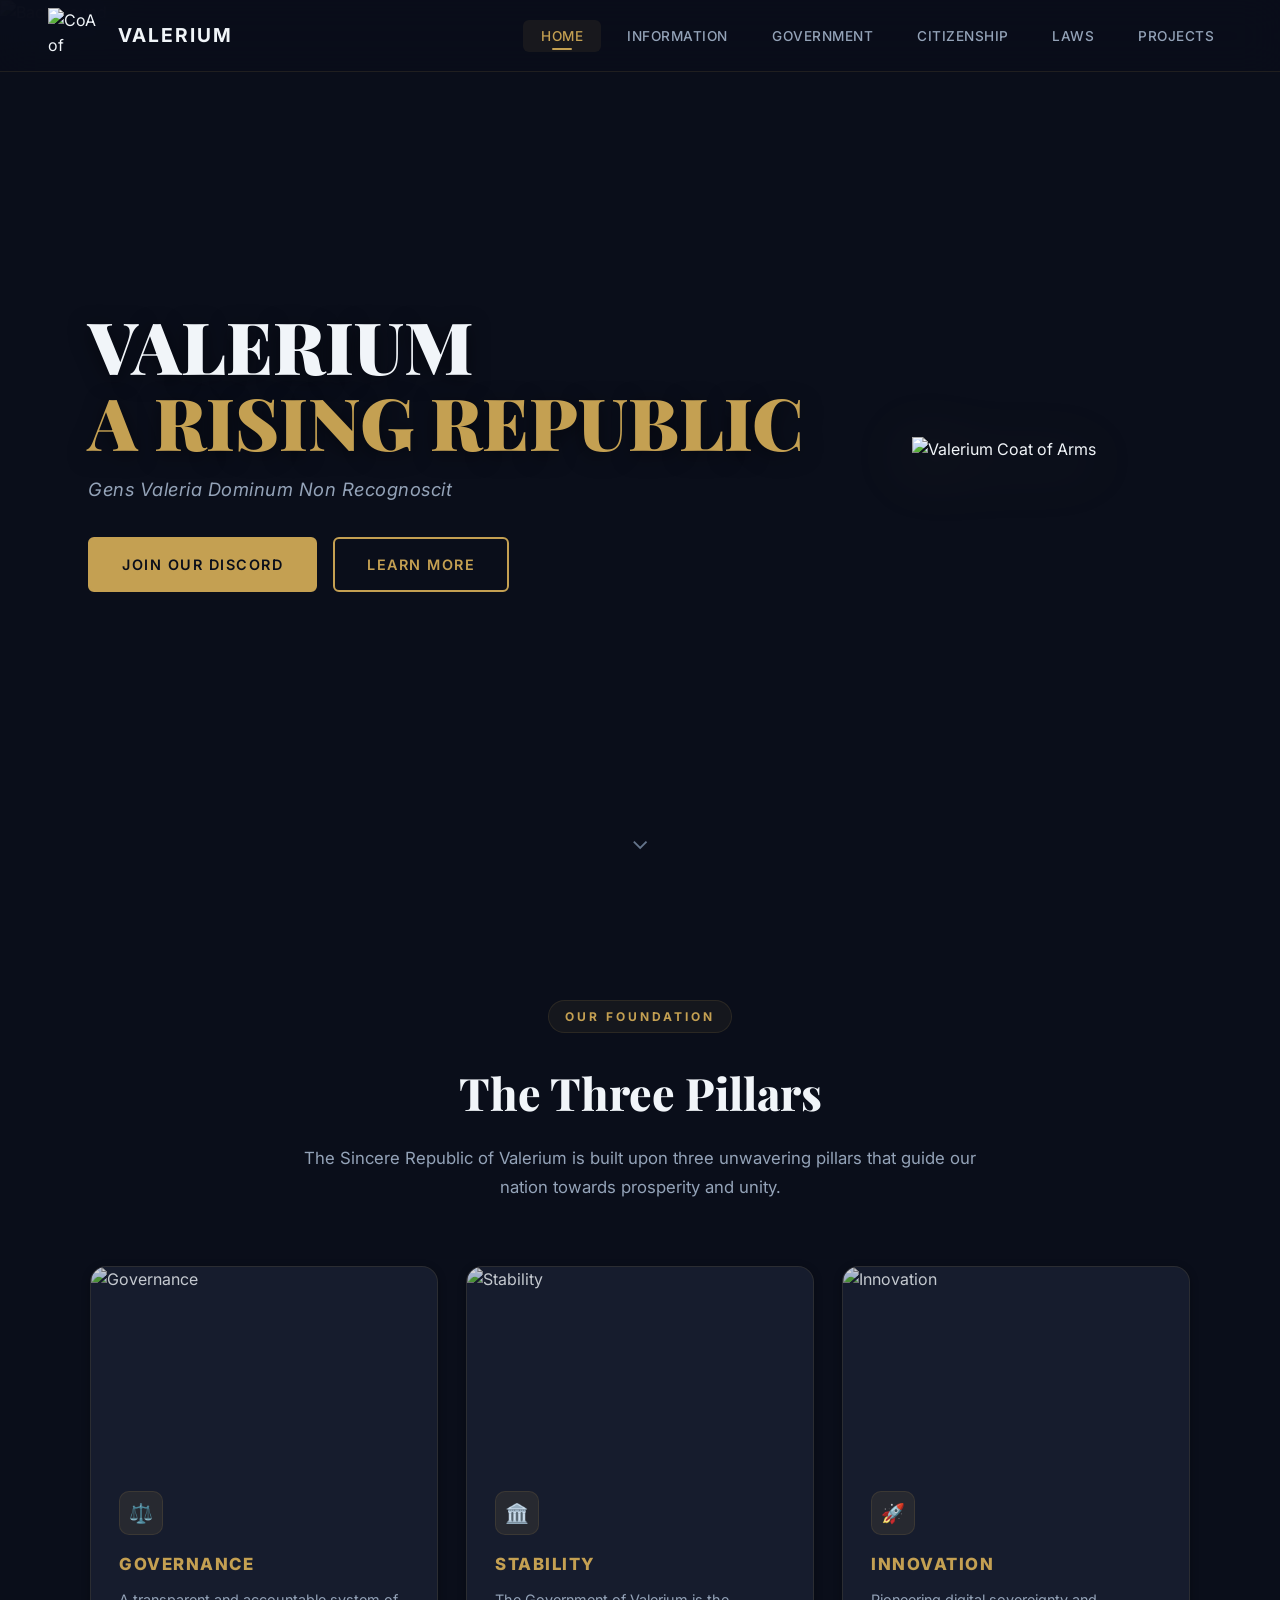
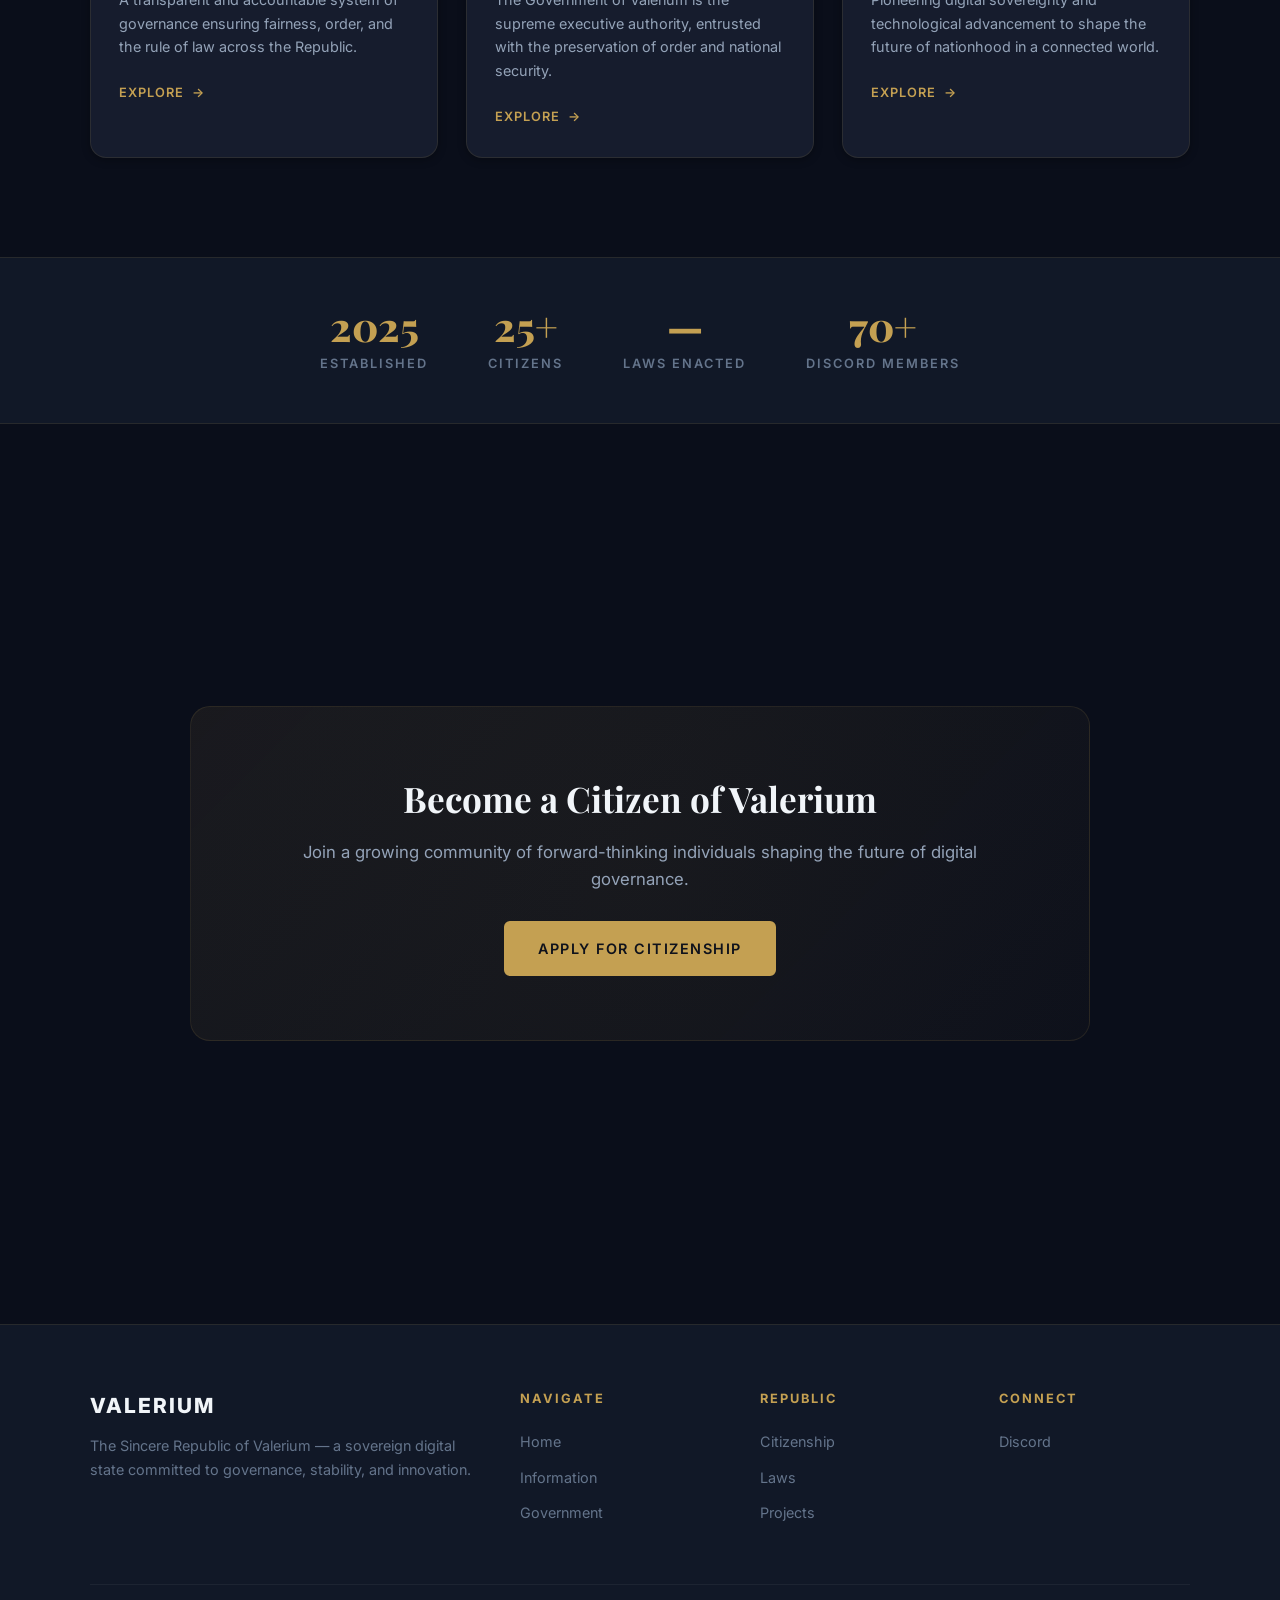
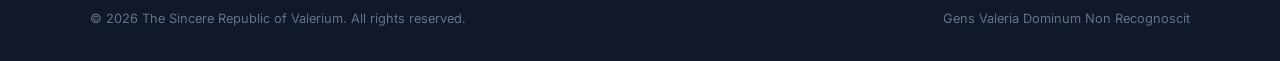
==== index.html @ cb60ee7e "Update website UI, Discord links, and layout" ====
<!DOCTYPE html>
<html lang="en">
<head>
    <meta charset="UTF-8">
    <meta name="viewport" content="width=device-width, initial-scale=1.0">
    <title>Valerium — A Rising Republic</title>
    <meta name="description" content="The Sincere Republic of Valerium. A sovereign digital state built on the pillars of Governance, Stability, and Innovation.">
    <link rel="preload" as="image" href="https://media.discordapp.net/attachments/1179626103988563980/1502525331637145730/Valerium_Parliment_Background_1.png?ex=6a000742&is=69feb5c2&hm=0b0eda255a4ff1efbde7cb53052a3e6bca2daac7ac7be9c23d2bc6688c568201&=&format=webp&quality=lossless&width=1564&height=800">
    <link rel="stylesheet" href="styles.css">
</head>
<body>

    <nav class="nav" id="mainNav">
        <a href="index.html" class="nav-brand">
            <div class="brand-icon">
                <img src="https://cdn.discordapp.com/attachments/1479725269492433018/1479780638239494204/Untitled_design_5.png?ex=69ffae5d&is=69fe5cdd&hm=1521761f5e03e09d153b182dd096d092535c982416b32c740fe2f1b28fa0cf8d&" alt="CoA of Valerium">
            </div>
            <span>Valerium</span>
        </a>
        <ul class="nav-links" id="navLinks">
            <li><a href="index.html" class="active">Home</a></li>
            <li><a href="information.html">Information</a></li>
            <li><a href="government.html">Government</a></li>
            <li><a href="citizenship.html">Citizenship</a></li>
            <li><a href="laws.html">Laws</a></li>
            <li><a href="projects.html">Projects</a></li>
        </ul>
        <div class="nav-hamburger" id="hamburger" onclick="toggleMenu()">
            <span></span><span></span><span></span>
        </div>
    </nav>

    <section class="hero" id="hero">
        <div class="hero-bg">
            <img src="https://media.discordapp.net/attachments/1179626103988563980/1502525331637145730/Valerium_Parliment_Background_1.png?ex=6a000742&is=69feb5c2&hm=0b0eda255a4ff1efbde7cb53052a3e6bca2daac7ac7be9c23d2bc6688c568201&=&format=webp&quality=lossless&width=1564&height=800" alt="Background" fetchpriority="high">
        </div>
        <div class="hero-content">
            <div class="hero-text">
                <h1>VALERIUM<span>A RISING REPUBLIC</span></h1>
                <p class="hero-motto">Gens Valeria Dominum Non Recognoscit</p>
                <div style="display:flex;gap:16px;flex-wrap:wrap;">
                    <a href="https://discord.gg/G9WX6ZdXst" class="btn btn-primary" target="_blank">Join Our Discord</a>
                    <a href="information.html" class="btn btn-outline">Learn More</a>
                </div>
            </div>
            <div class="hero-crest">
                <img src="https://cdn.discordapp.com/attachments/1479725269492433018/1479780638239494204/Untitled_design_5.png?ex=69ffae5d&is=69fe5cdd&hm=1521761f5e03e09d153b182dd096d092535c982416b32c740fe2f1b28fa0cf8d&" alt="Valerium Coat of Arms">
            </div>
        </div>
        <a href="#pillars" class="hero-scroll">&#8964;</a>
    </section>

    <section class="section" id="pillars">
        <div class="section-header fade-in">
            <span class="section-label">Our Foundation</span>
            <h2 class="section-title">The Three Pillars</h2>
            <p class="section-subtitle">The Sincere Republic of Valerium is built upon three unwavering pillars that guide our nation towards prosperity and unity.</p>
        </div>
        <div class="pillars-grid">
            <a href="information.html" class="pillar-card fade-in">
                <div class="card-image">
                    <img src="https://cdn.discordapp.com/attachments/1179626103988563980/1502571436529680515/2026-05-09_13.51.30.png?ex=6a003232&is=69fee0b2&hm=ff4bc05e2057125c2dd2137e76917e23df506922dfd4efc33464ff46bad4e288&" alt="Governance">
                </div>
                <div class="card-body">
                    <div class="card-icon">&#9878;&#65039;</div>
                    <h2 class="card-title">Governance</h2>
                    <p class="card-desc">A transparent and accountable system of governance ensuring fairness, order, and the rule of law across the Republic.</p>
                    <span class="card-link">Explore <span class="arrow">&rarr;</span></span>
                </div>
            </a>
            <a href="government.html" class="pillar-card fade-in">
                <div class="card-image">
                    <img src="https://cdn.discordapp.com/attachments/1179626103988563980/1502571436177489950/2026-05-09_13.50.31.png?ex=6a003232&is=69fee0b2&hm=805e407e02e447ff822b25cb1954e959ee61febb265ff63e67048662906e0ba3&" alt="Stability">
                </div>
                <div class="card-body">
                    <div class="card-icon">&#127963;&#65039;</div>
                    <h2 class="card-title">Stability</h2>
                    <p class="card-desc">The Government of Valerium is the supreme executive authority, entrusted with the preservation of order and national security.</p>
                    <span class="card-link">Explore <span class="arrow">&rarr;</span></span>
                </div>
            </a>
            <a href="citizenship.html" class="pillar-card fade-in">
                <div class="card-image">
                    <img src="https://cdn.discordapp.com/attachments/1179626103988563980/1481286396768686191/Screenshot_2026-03-11_204138.png?ex=69ffe2b5&is=69fe9135&hm=402a25aaf6c321b67087a0f136feb06cdb2902fcb9bb72898d54540965018f8d&" alt="Innovation">
                </div>
                <div class="card-body">
                    <div class="card-icon">&#128640;</div>
                    <h2 class="card-title">Innovation</h2>
                    <p class="card-desc">Pioneering digital sovereignty and technological advancement to shape the future of nationhood in a connected world.</p>
                    <span class="card-link">Explore <span class="arrow">&rarr;</span></span>
                </div>
            </a>
        </div>
    </section>

    <div class="stats-bar fade-in">
        <div class="stat-item">
            <div class="stat-value">2025</div>
            <div class="stat-label">Established</div>
        </div>
        <div class="stat-item">
            <div class="stat-value">25+</div>
            <div class="stat-label">Citizens</div>
        </div>
        <div class="stat-item">
            <div class="stat-value">&mdash;</div>
            <div class="stat-label">Laws Enacted</div>
        </div>
        <div class="stat-item">
            <div class="stat-value">70+</div>
            <div class="stat-label">Discord Members</div>
        </div>
    </div>

    <section class="section">
        <div class="cta-banner fade-in">
            <h2>Become a Citizen of Valerium</h2>
            <p>Join a growing community of forward-thinking individuals shaping the future of digital governance.</p>
            <a href="https://discord.gg/G9WX6ZdXst" class="btn btn-primary" target="_blank">Apply for Citizenship</a>
        </div>
    </section>

    <footer class="footer">
        <div class="footer-grid">
            <div class="footer-brand">
                <span>Valerium</span>
                <p>The Sincere Republic of Valerium &mdash; a sovereign digital state committed to governance, stability, and innovation.</p>
            </div>
            <div class="footer-col">
                <h4>Navigate</h4>
                <ul>
                    <li><a href="index.html">Home</a></li>
                    <li><a href="information.html">Information</a></li>
                    <li><a href="government.html">Government</a></li>
                </ul>
            </div>
            <div class="footer-col">
                <h4>Republic</h4>
                <ul>
                    <li><a href="citizenship.html">Citizenship</a></li>
                    <li><a href="laws.html">Laws</a></li>
                    <li><a href="projects.html">Projects</a></li>
                </ul>
            </div>
            <div class="footer-col">
                <h4>Connect</h4>
                <ul>
                    <li><a href="https://discord.gg/G9WX6ZdXst" target="_blank">Discord</a></li>
                </ul>
            </div>
        </div>
        <div class="footer-bottom">
            <p>&copy; 2026 The Sincere Republic of Valerium. All rights reserved.</p>
            <p>Gens Valeria Dominum Non Recognoscit</p>
        </div>
    </footer>

    <!-- GSAP + ScrollTrigger + Lenis Smooth Scroll -->
    <script src="https://cdnjs.cloudflare.com/ajax/libs/gsap/3.12.5/gsap.min.js"></script>
    <script src="https://cdnjs.cloudflare.com/ajax/libs/gsap/3.12.5/ScrollTrigger.min.js"></script>
    <script src="https://unpkg.com/lenis@1.1.18/dist/lenis.min.js"></script>
    <script src="animations.js"></script>
</body>
</html>
---- styles.css ----
/* ===== FONTS ===== */
@import url('https://fonts.googleapis.com/css2?family=Inter:wght@300;400;500;600;700;800;900&family=Playfair+Display:wght@700;800;900&display=swap');

/* ===== CSS VARIABLES ===== */
:root {
    --bg-primary: #0a0e1a;
    --bg-secondary: #111827;
    --bg-card: #161c2d;
    --bg-card-hover: #1c2438;
    --gold: #c4a052;
    --gold-light: #d4b76a;
    --gold-dark: #a8873e;
    --text-primary: #f1f5f9;
    --text-secondary: #94a3b8;
    --text-muted: #64748b;
    --border-subtle: rgba(196, 160, 82, 0.12);
    --border-hover: rgba(196, 160, 82, 0.5);
    --shadow-sm: 0 2px 8px rgba(0,0,0,0.3);
    --shadow-md: 0 8px 24px rgba(0,0,0,0.4);
    --shadow-lg: 0 16px 48px rgba(0,0,0,0.5);
    --shadow-gold: 0 0 20px rgba(196, 160, 82, 0.15);
    --nav-height: 72px;
    --transition-smooth: cubic-bezier(0.23, 1, 0.32, 1);
}

/* ===== RESET ===== */
*, *::before, *::after {
    margin: 0;
    padding: 0;
    box-sizing: border-box;
}

html {
    scroll-behavior: smooth;
}

/* Lenis smooth scroll overrides */
html.lenis, html.lenis body {
    height: auto;
}

html.lenis {
    overflow: auto;
}

body {
    font-family: 'Inter', -apple-system, 'Segoe UI', Roboto, sans-serif;
    background-color: var(--bg-primary);
    color: var(--text-primary);
    line-height: 1.6;
    overflow-x: hidden;
}

a {
    text-decoration: none;
    color: inherit;
    transition: color 0.3s ease;
}

img {
    max-width: 100%;
    display: block;
}

/* ===== NAVIGATION ===== */
.nav {
    position: fixed;
    top: 0;
    left: 0;
    width: 100%;
    height: var(--nav-height);
    z-index: 1000;
    display: flex;
    align-items: center;
    justify-content: space-between;
    padding: 0 48px;
    background: rgba(10, 14, 26, 0.85);
    backdrop-filter: blur(20px);
    -webkit-backdrop-filter: blur(20px);
    border-bottom: 1px solid var(--border-subtle);
    transition: all 0.4s ease;
}

.nav.scrolled {
    background: rgba(10, 14, 26, 0.97);
    box-shadow: var(--shadow-md);
}

.nav-brand {
    display: flex;
    align-items: center;
    gap: 14px;
}

.nav-brand img {
    width: 100%;
    height: 100%;
    object-fit: contain;
}

.nav-brand .brand-icon {
    width: 56px;
    height: 56px;
    display: flex;
    align-items: center;
    justify-content: center;
}

.nav-brand .brand-icon img {
    width: 100%;
    height: 100%;
    object-fit: contain;
}

.nav-brand span {
    font-size: 1.2rem;
    font-weight: 700;
    letter-spacing: 2px;
    text-transform: uppercase;
    color: var(--text-primary);
}

.nav-links {
    display: flex;
    align-items: center;
    gap: 8px;
    list-style: none;
}

.nav-links a {
    padding: 8px 18px;
    font-size: 0.85rem;
    font-weight: 500;
    letter-spacing: 0.5px;
    text-transform: uppercase;
    color: var(--text-secondary);
    border-radius: 6px;
    transition: all 0.3s ease;
    position: relative;
}

.nav-links a:hover,
.nav-links a.active {
    color: var(--gold);
    background: rgba(196, 160, 82, 0.08);
}

.nav-links a.active::after {
    content: '';
    position: absolute;
    bottom: 2px;
    left: 50%;
    transform: translateX(-50%);
    width: 20px;
    height: 2px;
    background: var(--gold);
    border-radius: 2px;
}

.nav-hamburger {
    display: none;
    flex-direction: column;
    gap: 5px;
    cursor: pointer;
    padding: 8px;
    z-index: 1001;
}

.nav-hamburger span {
    width: 24px;
    height: 2px;
    background: var(--text-primary);
    border-radius: 2px;
    transition: all 0.3s ease;
}

/* ===== HERO SECTION ===== */
.hero {
    min-height: 100vh;
    display: flex;
    align-items: center;
    justify-content: center;
    position: relative;
    overflow: hidden;
}

.hero-bg {
    position: absolute;
    inset: 0;
    z-index: 0;
}

.hero-bg img {
    width: 100%;
    height: 100%;
    object-fit: cover;
    opacity: 0.4;
}

.hero-bg::after {
    content: '';
    position: absolute;
    inset: 0;
    background: linear-gradient(
        180deg,
        rgba(10, 14, 26, 0.6) 0%,
        rgba(10, 14, 26, 0.3) 40%,
        rgba(10, 14, 26, 0.7) 80%,
        rgba(10, 14, 26, 1) 100%
    );
}

.hero-content {
    position: relative;
    z-index: 1;
    display: flex;
    align-items: center;
    justify-content: center;
    gap: 80px;
    max-width: 1200px;
    padding: 0 48px;
    width: 100%;
}

.hero-text {
    flex: 1;
}

.hero-text h1 {
    font-family: 'Playfair Display', serif;
    font-size: 4.5rem;
    font-weight: 900;
    line-height: 1.05;
    margin-bottom: 16px;
    color: var(--text-primary);
    text-shadow: 0 4px 20px rgba(0,0,0,0.5);
}

.hero-text h1 span {
    display: block;
    color: var(--gold);
}

.hero-motto {
    font-size: 1.15rem;
    font-style: italic;
    color: var(--text-secondary);
    margin-bottom: 32px;
    letter-spacing: 0.5px;
}

.hero-crest {
    flex-shrink: 0;
    width: 280px;
    animation: floatCrest 6s ease-in-out infinite;
}

.hero-crest img {
    width: 100%;
    filter: drop-shadow(0 10px 30px rgba(196, 160, 82, 0.3));
}

@keyframes floatCrest {
    0%, 100% { transform: translateY(0); }
    50% { transform: translateY(-14px); }
}

.btn {
    display: inline-flex;
    align-items: center;
    gap: 10px;
    padding: 14px 32px;
    font-size: 0.9rem;
    font-weight: 600;
    text-transform: uppercase;
    letter-spacing: 1.5px;
    border: 2px solid var(--gold);
    border-radius: 6px;
    cursor: pointer;
    transition: all 0.4s var(--transition-smooth);
    font-family: 'Inter', sans-serif;
}

.btn-primary {
    background: var(--gold);
    color: var(--bg-primary);
}

.btn-primary:hover {
    background: var(--gold-light);
    box-shadow: var(--shadow-gold), 0 8px 24px rgba(196,160,82,0.25);
    transform: translateY(-2px);
}

.btn-outline {
    background: transparent;
    color: var(--gold);
}

.btn-outline:hover {
    background: var(--gold);
    color: var(--bg-primary);
    transform: translateY(-2px);
}

.hero-scroll {
    position: absolute;
    bottom: 40px;
    left: 50%;
    transform: translateX(-50%);
    z-index: 2;
    animation: bounceDown 2s infinite;
    color: var(--text-muted);
    font-size: 1.5rem;
    cursor: pointer;
}

@keyframes bounceDown {
    0%, 100% { transform: translateX(-50%) translateY(0); opacity: 0.6; }
    50% { transform: translateX(-50%) translateY(10px); opacity: 1; }
}

/* ===== SECTION SHARED ===== */
.section {
    min-height: 100vh;
    display: flex;
    flex-direction: column;
    align-items: center;
    justify-content: center;
    padding: 100px 48px;
    position: relative;
}

.section-header {
    text-align: center;
    margin-bottom: 64px;
    max-width: 700px;
}

.section-label {
    display: inline-block;
    font-size: 0.75rem;
    font-weight: 700;
    text-transform: uppercase;
    letter-spacing: 3px;
    color: var(--gold);
    margin-bottom: 16px;
    padding: 6px 16px;
    border: 1px solid var(--border-subtle);
    border-radius: 50px;
    background: rgba(196, 160, 82, 0.06);
}

.section-title {
    font-family: 'Playfair Display', serif;
    font-size: 2.8rem;
    font-weight: 800;
    color: var(--text-primary);
    margin-bottom: 16px;
}

.section-subtitle {
    font-size: 1.05rem;
    color: var(--text-secondary);
    line-height: 1.7;
}

/* ===== PILLAR CARDS ===== */
.pillars-grid {
    display: grid;
    grid-template-columns: repeat(3, 1fr);
    gap: 28px;
    max-width: 1100px;
    width: 100%;
    perspective: 1200px;
}

.pillar-card {
    background: var(--bg-card);
    border-radius: 16px;
    overflow: hidden;
    position: relative;
    border: 1px solid var(--border-subtle);
    cursor: pointer;
    transition: all 0.5s var(--transition-smooth);
    box-shadow: var(--shadow-sm);
}

.pillar-card::before {
    content: '';
    position: absolute;
    top: 0;
    left: 0;
    right: 0;
    height: 3px;
    background: linear-gradient(90deg, transparent, var(--gold), transparent);
    opacity: 0;
    transition: opacity 0.4s ease;
    z-index: 2;
}

.pillar-card:hover {
    transform: translateY(-12px);
    border-color: var(--border-hover);
    box-shadow: var(--shadow-lg), var(--shadow-gold);
    background: var(--bg-card-hover);
}

.pillar-card:hover::before {
    opacity: 1;
}

.card-image {
    width: 100%;
    height: 200px;
    overflow: hidden;
    position: relative;
}

.card-image img {
    width: 100%;
    height: 100%;
    object-fit: cover;
    transition: transform 0.8s var(--transition-smooth), opacity 0.5s ease;
    opacity: 0.8;
}

.card-image::after {
    content: '';
    position: absolute;
    bottom: 0;
    left: 0;
    right: 0;
    height: 60px;
    background: linear-gradient(transparent, var(--bg-card));
    z-index: 1;
    transition: background 0.5s ease;
}

.pillar-card:hover .card-image::after {
    background: linear-gradient(transparent, var(--bg-card-hover));
}

.pillar-card:hover .card-image img {
    transform: scale(1.12);
    opacity: 1;
}

.card-body {
    padding: 24px 28px 28px;
}

.card-icon {
    width: 44px;
    height: 44px;
    background: rgba(196, 160, 82, 0.1);
    border: 1px solid var(--border-subtle);
    border-radius: 10px;
    display: flex;
    align-items: center;
    justify-content: center;
    margin-bottom: 16px;
    font-size: 1.2rem;
    transition: all 0.4s ease;
}

.pillar-card:hover .card-icon {
    background: rgba(196, 160, 82, 0.2);
    border-color: var(--gold);
    transform: scale(1.05);
}

.card-title {
    color: var(--gold);
    font-size: 1.05rem;
    font-weight: 800;
    text-transform: uppercase;
    letter-spacing: 1.5px;
    margin-bottom: 10px;
    position: relative;
    display: inline-block;
}

.card-title::after {
    content: '';
    position: absolute;
    width: 0;
    height: 2px;
    bottom: -4px;
    left: 0;
    background: var(--gold);
    transition: width 0.4s ease;
}

.pillar-card:hover .card-title::after {
    width: 100%;
}

.card-desc {
    color: var(--text-secondary);
    font-size: 0.9rem;
    line-height: 1.65;
    margin-bottom: 20px;
    transition: color 0.3s ease;
}

.pillar-card:hover .card-desc {
    color: var(--text-primary);
}

.card-link {
    display: inline-flex;
    align-items: center;
    gap: 8px;
    font-size: 0.8rem;
    font-weight: 600;
    text-transform: uppercase;
    letter-spacing: 1px;
    color: var(--gold);
    transition: all 0.3s ease;
}

.card-link:hover {
    gap: 12px;
}

.card-link .arrow {
    transition: transform 0.3s ease;
}

.pillar-card:hover .card-link .arrow {
    transform: translateX(4px);
}

/* ===== INFO BAR / STATS ===== */
.stats-bar {
    display: flex;
    justify-content: center;
    gap: 60px;
    padding: 48px;
    background: var(--bg-secondary);
    border-top: 1px solid var(--border-subtle);
    border-bottom: 1px solid var(--border-subtle);
}

.stat-item {
    text-align: center;
}

.stat-value {
    font-family: 'Playfair Display', serif;
    font-size: 2.5rem;
    font-weight: 800;
    color: var(--gold);
    line-height: 1;
    margin-bottom: 8px;
}

.stat-label {
    font-size: 0.8rem;
    font-weight: 600;
    text-transform: uppercase;
    letter-spacing: 2px;
    color: var(--text-muted);
}

/* ===== PAGE HERO (for sub-pages) ===== */
.page-hero {
    min-height: 50vh;
    display: flex;
    align-items: center;
    justify-content: center;
    position: relative;
    overflow: hidden;
    padding-top: var(--nav-height);
}

.page-hero .hero-bg img {
    opacity: 0.25;
}

.page-hero-content {
    position: relative;
    z-index: 1;
    text-align: center;
    max-width: 800px;
    padding: 60px 48px;
}

.page-hero-content h1 {
    font-family: 'Playfair Display', serif;
    font-size: 3.5rem;
    font-weight: 900;
    margin-bottom: 16px;
}

.page-hero-content p {
    font-size: 1.1rem;
    color: var(--text-secondary);
    line-height: 1.7;
}

/* ===== CONTENT SECTION ===== */
.content-section {
    padding: 80px 48px;
    max-width: 1100px;
    margin: 0 auto;
}

.content-section h2 {
    font-family: 'Playfair Display', serif;
    font-size: 2rem;
    margin-bottom: 24px;
    color: var(--text-primary);
}

.content-section p {
    color: var(--text-secondary);
    font-size: 1rem;
    line-height: 1.8;
    margin-bottom: 20px;
}


/* ===== DEPARTMENT CARDS ===== */
.dept-grid {
    display: grid;
    grid-template-columns: repeat(auto-fill, minmax(300px, 1fr));
    gap: 24px;
    max-width: 1100px;
    width: 100%;
}

.dept-card {
    background: var(--bg-card);
    border: 1px solid var(--border-subtle);
    border-radius: 14px;
    padding: 32px;
    transition: all 0.4s var(--transition-smooth);
    position: relative;
    overflow: hidden;
}

.dept-card::before {
    content: '';
    position: absolute;
    top: 0;
    left: 0;
    width: 4px;
    height: 100%;
    background: var(--gold);
    opacity: 0;
    transition: opacity 0.3s ease;
}

.dept-card:hover {
    transform: translateY(-6px);
    border-color: var(--border-hover);
    box-shadow: var(--shadow-md);
}

.dept-card:hover::before {
    opacity: 1;
}

.dept-card h3 {
    color: var(--gold);
    font-size: 1rem;
    font-weight: 700;
    text-transform: uppercase;
    letter-spacing: 1px;
    margin-bottom: 10px;
}

.dept-card p {
    color: var(--text-secondary);
    font-size: 0.9rem;
    line-height: 1.6;
}

/* ===== LAWS TABLE ===== */
.laws-table {
    width: 100%;
    max-width: 1100px;
    border-collapse: collapse;
    margin-top: 20px;
}

.laws-table thead {
    background: var(--bg-card);
}

.laws-table th {
    padding: 16px 20px;
    text-align: left;
    font-size: 0.8rem;
    font-weight: 700;
    text-transform: uppercase;
    letter-spacing: 1.5px;
    color: var(--gold);
    border-bottom: 2px solid var(--border-subtle);
}

.laws-table td {
    padding: 16px 20px;
    font-size: 0.9rem;
    color: var(--text-secondary);
    border-bottom: 1px solid rgba(255,255,255,0.04);
}

.laws-table tbody tr {
    transition: background 0.2s ease;
}

.laws-table tbody tr:hover {
    background: rgba(196, 160, 82, 0.04);
}

.status-badge {
    display: inline-block;
    padding: 4px 12px;
    border-radius: 50px;
    font-size: 0.75rem;
    font-weight: 600;
    text-transform: uppercase;
    letter-spacing: 0.5px;
}

.status-active {
    background: rgba(34, 197, 94, 0.1);
    color: #22c55e;
    border: 1px solid rgba(34, 197, 94, 0.2);
}

.status-pending {
    background: rgba(234, 179, 8, 0.1);
    color: #eab308;
    border: 1px solid rgba(234, 179, 8, 0.2);
}

/* ===== FOOTER ===== */
.footer {
    background: var(--bg-secondary);
    border-top: 1px solid var(--border-subtle);
    padding: 64px 48px 32px;
}

.footer-grid {
    display: grid;
    grid-template-columns: 2fr 1fr 1fr 1fr;
    gap: 48px;
    max-width: 1100px;
    margin: 0 auto;
    margin-bottom: 48px;
}

.footer-brand span {
    font-size: 1.3rem;
    font-weight: 800;
    letter-spacing: 2px;
    text-transform: uppercase;
    color: var(--text-primary);
}

.footer-brand p {
    color: var(--text-muted);
    font-size: 0.9rem;
    margin-top: 12px;
    line-height: 1.7;
}

.footer-col h4 {
    font-size: 0.8rem;
    font-weight: 700;
    text-transform: uppercase;
    letter-spacing: 2px;
    color: var(--gold);
    margin-bottom: 20px;
}

.footer-col ul {
    list-style: none;
}

.footer-col li {
    margin-bottom: 10px;
}

.footer-col a {
    font-size: 0.9rem;
    color: var(--text-muted);
    transition: color 0.3s ease;
}

.footer-col a:hover {
    color: var(--gold);
}

.footer-bottom {
    max-width: 1100px;
    margin: 0 auto;
    padding-top: 24px;
    border-top: 1px solid rgba(255,255,255,0.05);
    display: flex;
    justify-content: space-between;
    align-items: center;
}

.footer-bottom p {
    font-size: 0.8rem;
    color: var(--text-muted);
}

/* ===== CTA BANNER ===== */
.cta-banner {
    background: linear-gradient(135deg, rgba(196,160,82,0.08), rgba(196,160,82,0.02));
    border: 1px solid var(--border-subtle);
    border-radius: 20px;
    padding: 64px;
    text-align: center;
    max-width: 900px;
    margin: 0 auto;
    position: relative;
    overflow: hidden;
}

.cta-banner::before {
    content: '';
    position: absolute;
    top: -50%;
    left: -50%;
    width: 200%;
    height: 200%;
    background: radial-gradient(circle, rgba(196,160,82,0.03) 0%, transparent 60%);
    animation: rotateBg 15s linear infinite;
    pointer-events: none;
    z-index: 0;
}

@keyframes rotateBg {
    from { transform: rotate(0deg); }
    to { transform: rotate(360deg); }
}

.cta-banner h2 {
    font-family: 'Playfair Display', serif;
    font-size: 2.2rem;
    margin-bottom: 12px;
    position: relative;
}

.cta-banner p {
    color: var(--text-secondary);
    margin-bottom: 28px;
    font-size: 1.05rem;
    position: relative;
}

/* ===== NATIONAL SYMBOLS GRID ===== */
.symbols-grid {
    display: grid;
    grid-template-columns: repeat(2, 1fr);
    gap: 32px;
    max-width: 1100px;
    width: 100%;
}

.symbol-card {
    background: var(--bg-card);
    border: 1px solid var(--border-subtle);
    border-radius: 16px;
    overflow: hidden;
    text-align: center;
    transition: all 0.4s var(--transition-smooth);
}

.symbol-card:hover {
    transform: translateY(-6px);
    border-color: var(--border-hover);
    box-shadow: var(--shadow-lg), var(--shadow-gold);
}

.symbol-image {
    width: 100%;
    height: 280px;
    display: flex;
    align-items: center;
    justify-content: center;
    padding: 32px;
    background: rgba(196, 160, 82, 0.03);
    border-bottom: 1px solid var(--border-subtle);
}

.symbol-image img {
    max-width: 100%;
    max-height: 100%;
    object-fit: contain;
    filter: drop-shadow(0 4px 16px rgba(0,0,0,0.3));
    transition: transform 0.6s var(--transition-smooth);
}

.symbol-card:hover .symbol-image img {
    transform: scale(1.05);
}

.symbol-card h3 {
    color: var(--gold);
    font-size: 1rem;
    font-weight: 700;
    text-transform: uppercase;
    letter-spacing: 1.5px;
    margin: 20px 24px 8px;
}

.symbol-card p {
    color: var(--text-secondary);
    font-size: 0.9rem;
    line-height: 1.6;
    padding: 0 24px 24px;
}

/* ===== PAGE LOADER ===== */
.page-loader {
    position: fixed;
    top: 0;
    left: 0;
    width: 100%;
    height: 100%;
    background: var(--bg-primary);
    z-index: 99999;
    display: flex;
    align-items: flex-start;
    justify-content: center;
}

.loader-bar {
    position: absolute;
    top: 0;
    left: 0;
    width: 100%;
    height: 3px;
    background: linear-gradient(90deg, transparent, var(--gold), var(--gold-light), var(--gold), transparent);
    transform: scaleX(0);
    transform-origin: left;
}

/* ===== CURSOR GLOW ===== */
.cursor-glow {
    position: absolute;
    top: 0;
    left: 0;
    width: 400px;
    height: 400px;
    border-radius: 50%;
    background: radial-gradient(circle, rgba(196, 160, 82, 0.04) 0%, transparent 70%);
    pointer-events: none;
    z-index: 0;
    will-change: transform;
}

/* ===== PARTICLES CANVAS ===== */
.particles-canvas {
    position: fixed;
    top: 0;
    left: 0;
    width: 100%;
    height: 100%;
    pointer-events: none;
    z-index: 0;
}

/* ===== GSAP OVERRIDES — remove old fade-in CSS transitions ===== */
/* GSAP handles all animations now, so we just set initial opacity */
.fade-in {
    /* Controlled by GSAP, no CSS transition needed */
}

/* ===== ENHANCED CARD TRANSFORMS ===== */
.pillar-card,
.dept-card {
    will-change: transform;
    transform-style: preserve-3d;
}

/* ===== SMOOTH LINE REVEAL FOR CONTENT ===== */
.content-section h2,
.content-section p {
    will-change: transform, opacity;
}

/* ===== NAVIGATION ENHANCED ===== */
.nav {
    will-change: background, box-shadow;
}

.nav-links li {
    will-change: transform, opacity;
}

/* ===== GOLD SHIMMER ON SECTION LABELS ===== */
.section-label {
    position: relative;
    overflow: hidden;
}

.section-label::after {
    content: '';
    position: absolute;
    top: 0;
    left: -100%;
    width: 60%;
    height: 100%;
    background: linear-gradient(90deg, transparent, rgba(196, 160, 82, 0.2), transparent);
    animation: shimmerLabel 4s ease-in-out infinite;
}

@keyframes shimmerLabel {
    0% { left: -100%; }
    50% { left: 100%; }
    100% { left: 100%; }
}

/* ===== ENHANCED HERO CREST GLOW PULSE ===== */
.hero-crest img {
    transition: filter 0.4s ease;
}

.hero-crest:hover img {
    filter: drop-shadow(0 10px 40px rgba(196, 160, 82, 0.5)) brightness(1.1);
}

/* ===== GOLD ACCENT LINE ON SCROLL ===== */
body::before {
    content: '';
    position: fixed;
    top: 0;
    left: 0;
    width: 100%;
    height: 2px;
    background: linear-gradient(90deg, transparent 0%, var(--gold) 50%, transparent 100%);
    z-index: 10000;
    opacity: 0.7;
    transform: scaleX(0);
    transform-origin: left;
    animation: progressLine 0.4s ease forwards;
    animation-play-state: paused;
}

/* ===== RESPONSIVE ===== */
@media (max-width: 1024px) {
    .hero-content { gap: 40px; }
    .hero-text h1 { font-size: 3.2rem; }
    .hero-crest { width: 200px; }
    .pillars-grid { grid-template-columns: repeat(2, 1fr); }
    .footer-grid { grid-template-columns: 1fr 1fr; gap: 32px; }
}

@media (max-width: 768px) {
    .nav { padding: 0 24px; }
    .nav-links { 
        display: none;
        position: fixed;
        top: 0;
        left: 0;
        width: 100%;
        height: 100vh;
        background: rgba(10, 14, 26, 0.98);
        flex-direction: column;
        align-items: center;
        justify-content: center;
        gap: 16px;
    }
    .nav-links.open { display: flex; }
    .nav-hamburger { display: flex; }

    .hero-content { flex-direction: column-reverse; gap: 32px; text-align: center; padding: 0 24px; }
    .hero-text h1 { font-size: 2.6rem; }
    .hero-crest { width: 160px; }

    .section { padding: 80px 24px; }
    .pillars-grid { grid-template-columns: 1fr; max-width: 420px; }
    .symbols-grid { grid-template-columns: 1fr; }
    .stats-bar { flex-direction: column; gap: 32px; align-items: center; }
    .page-hero-content h1 { font-size: 2.4rem; }
    .footer-grid { grid-template-columns: 1fr; }
    .footer-bottom { flex-direction: column; gap: 12px; text-align: center; }
    .cta-banner { padding: 40px 24px; }
    .content-section { padding: 48px 24px; }
}

@media (max-width: 480px) {
    .hero-text h1 { font-size: 2rem; }
    .section-title { font-size: 2rem; }
}
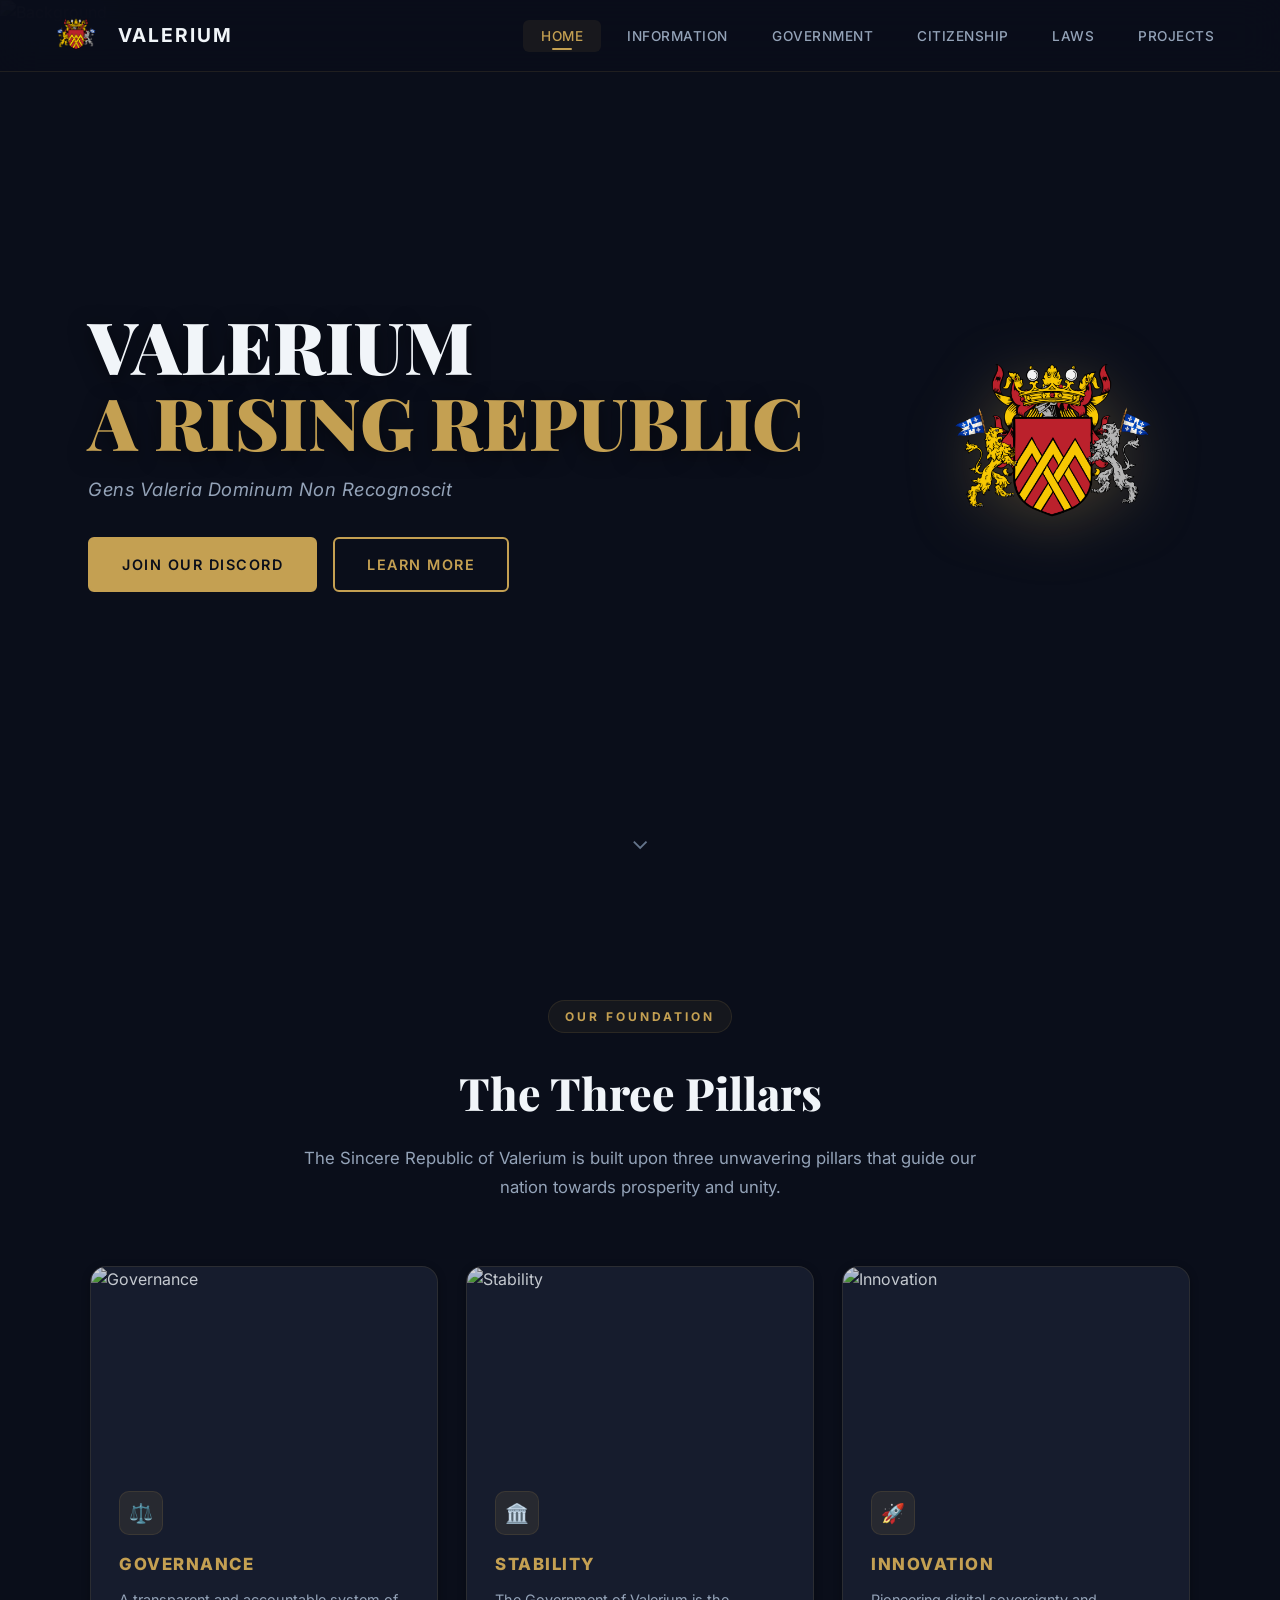
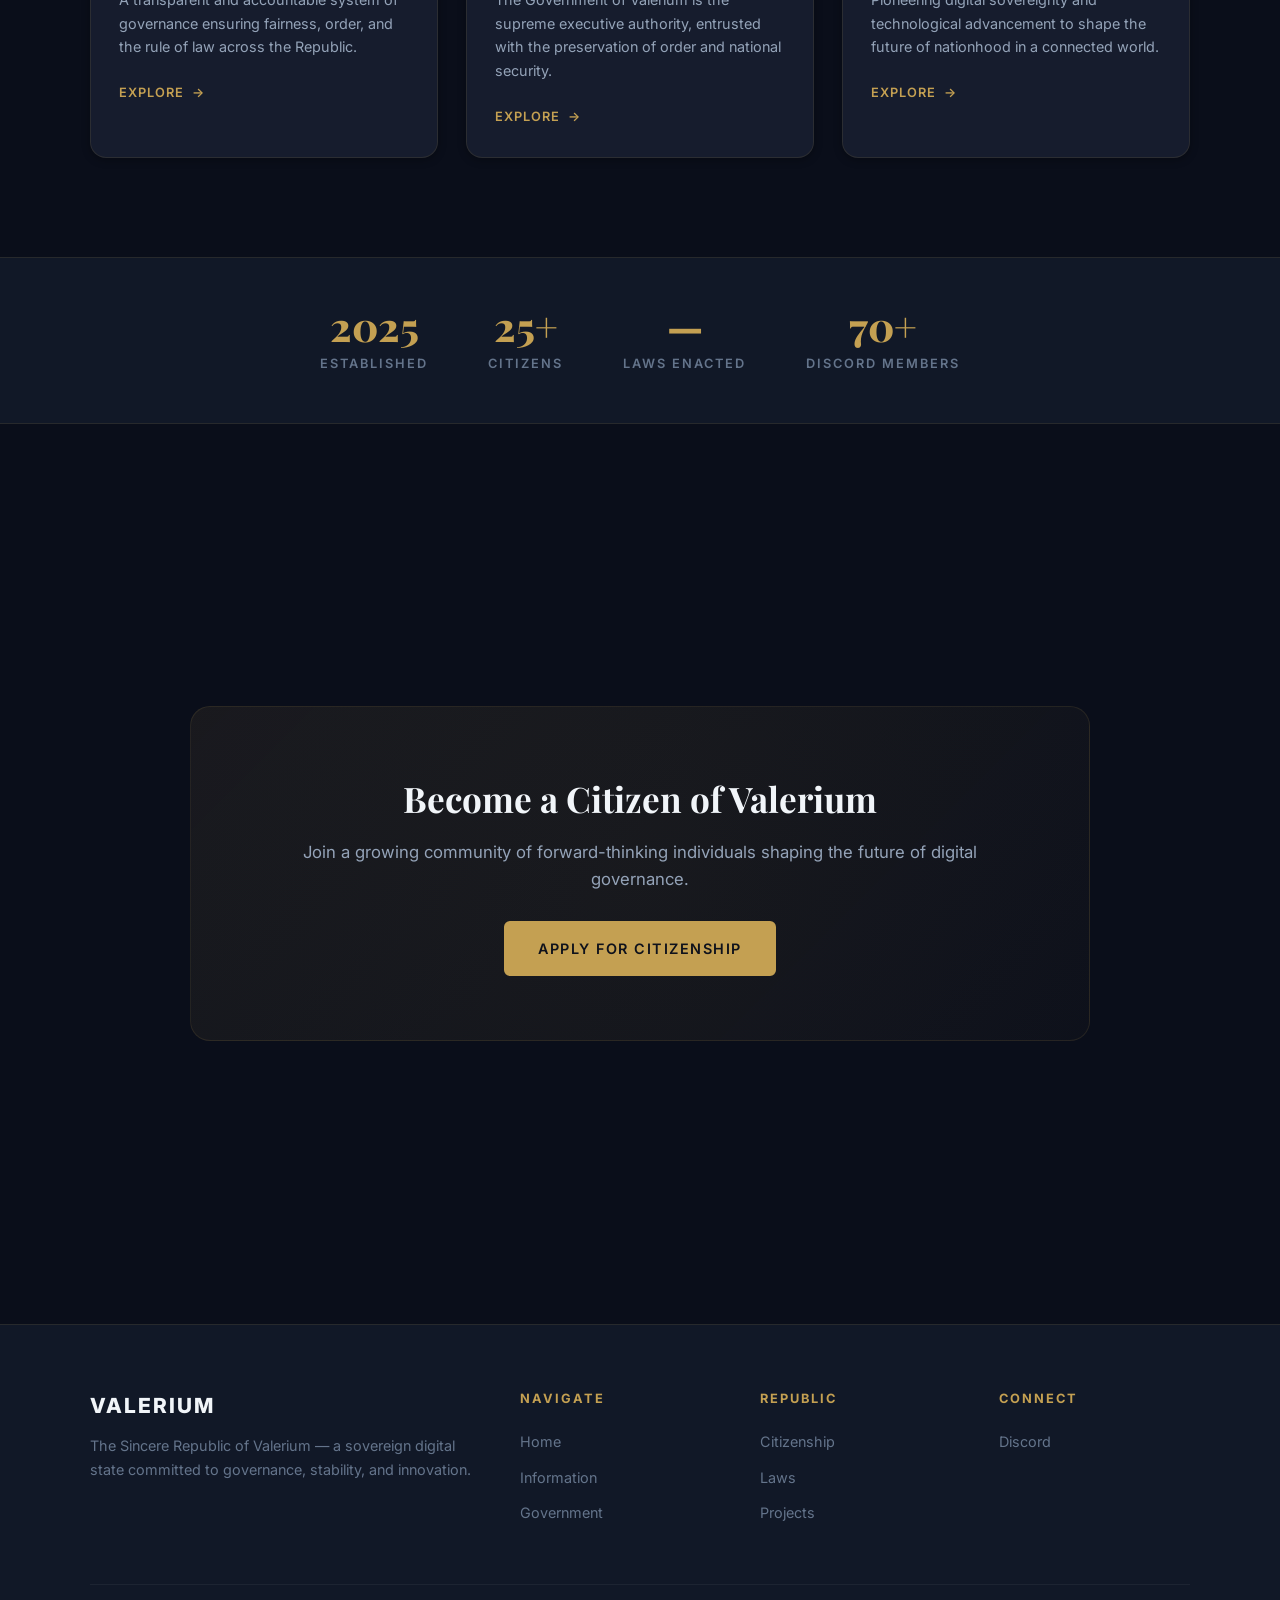
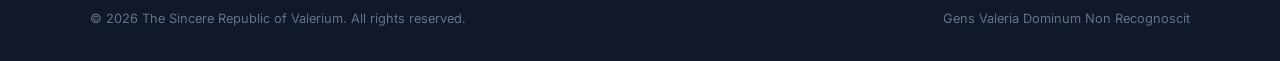
==== commit d2686c84: "Update website content and structure" ====
--- a/index.html
+++ b/index.html
@@ -3,17 +3,26 @@
 <head>
     <meta charset="UTF-8">
     <meta name="viewport" content="width=device-width, initial-scale=1.0">
-    <title>Valerium — A Rising Republic</title>
-    <meta name="description" content="The Sincere Republic of Valerium. A sovereign digital state built on the pillars of Governance, Stability, and Innovation.">
+    <title>Valerium — The Sincere Republic of Valerium</title>
+    <meta name="description" content="The Sincere Republic of Valerium. A sovereign state built on the pillars of Governance, Stability, and Innovation.">
+    <meta name="robots" content="index, follow">
+    <meta name="theme-color" content="#c4a052">
+    <meta property="og:type" content="website">
+    <meta property="og:title" content="Valerium — The Sincere Republic of Valerium">
+    <meta property="og:description" content="The Sincere Republic of Valerium. A sovereign state built on the pillars of Governance, Stability, and Innovation.">
+    <meta property="og:image" content="assets/logo.png">
+    <meta property="og:url" content="https://roximagine.github.io/Valerium.github.io/">
     <link rel="preload" as="image" href="https://media.discordapp.net/attachments/1179626103988563980/1502525331637145730/Valerium_Parliment_Background_1.png?ex=6a000742&is=69feb5c2&hm=0b0eda255a4ff1efbde7cb53052a3e6bca2daac7ac7be9c23d2bc6688c568201&=&format=webp&quality=lossless&width=1564&height=800">
+    <link rel="icon" type="image/png" href="assets/logo.png">
     <link rel="stylesheet" href="styles.css">
+    <meta name="google-site-verification" content="Rn1VCUvNcULo4qoyBEt8kol91lDnPjcqJ4XDoLGPl88" />
 </head>
 <body>
 
     <nav class="nav" id="mainNav">
         <a href="index.html" class="nav-brand">
             <div class="brand-icon">
-                <img src="https://cdn.discordapp.com/attachments/1479725269492433018/1479780638239494204/Untitled_design_5.png?ex=69ffae5d&is=69fe5cdd&hm=1521761f5e03e09d153b182dd096d092535c982416b32c740fe2f1b28fa0cf8d&" alt="CoA of Valerium">
+                <img src="assets/logo.png" alt="CoA of Valerium">
             </div>
             <span>Valerium</span>
         </a>
@@ -44,7 +53,7 @@
                 </div>
             </div>
             <div class="hero-crest">
-                <img src="https://cdn.discordapp.com/attachments/1479725269492433018/1479780638239494204/Untitled_design_5.png?ex=69ffae5d&is=69fe5cdd&hm=1521761f5e03e09d153b182dd096d092535c982416b32c740fe2f1b28fa0cf8d&" alt="Valerium Coat of Arms">
+                <img src="assets/logo.png" alt="Valerium Coat of Arms">
             </div>
         </div>
         <a href="#pillars" class="hero-scroll">&#8964;</a>
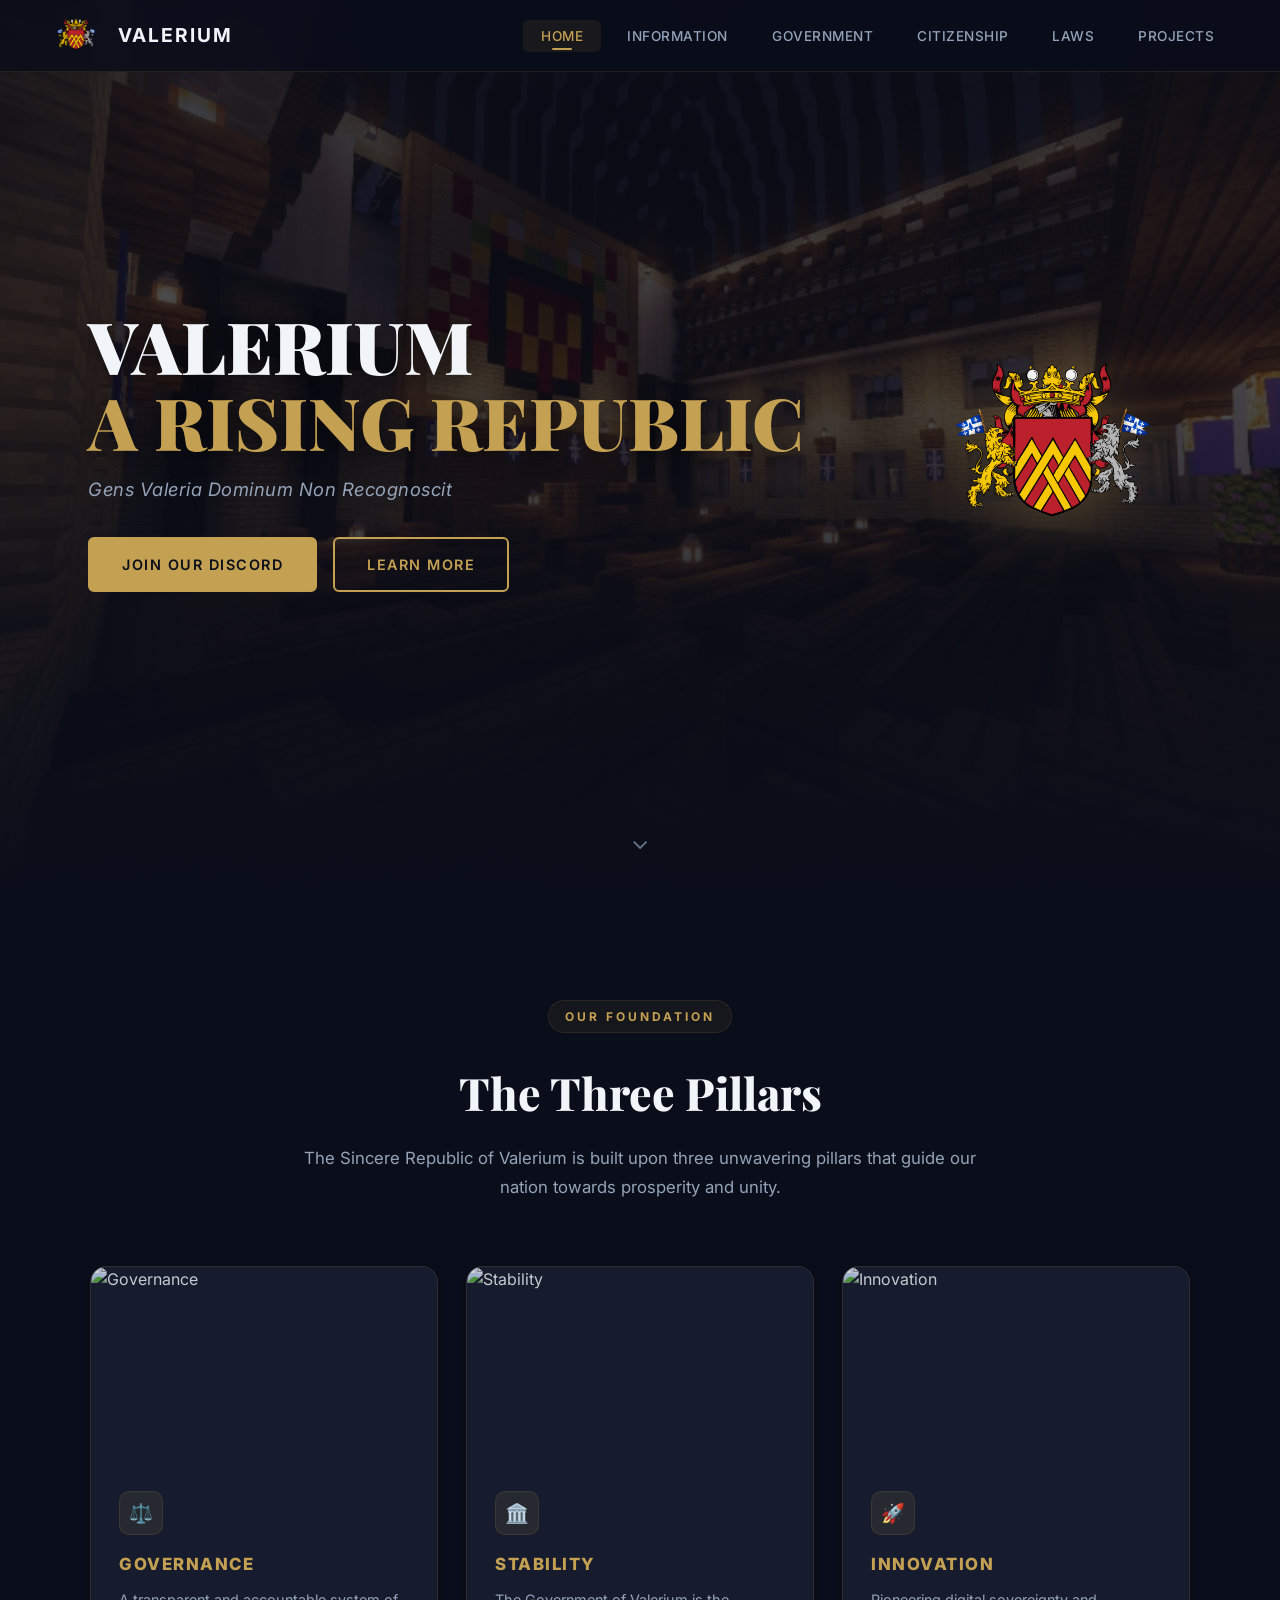
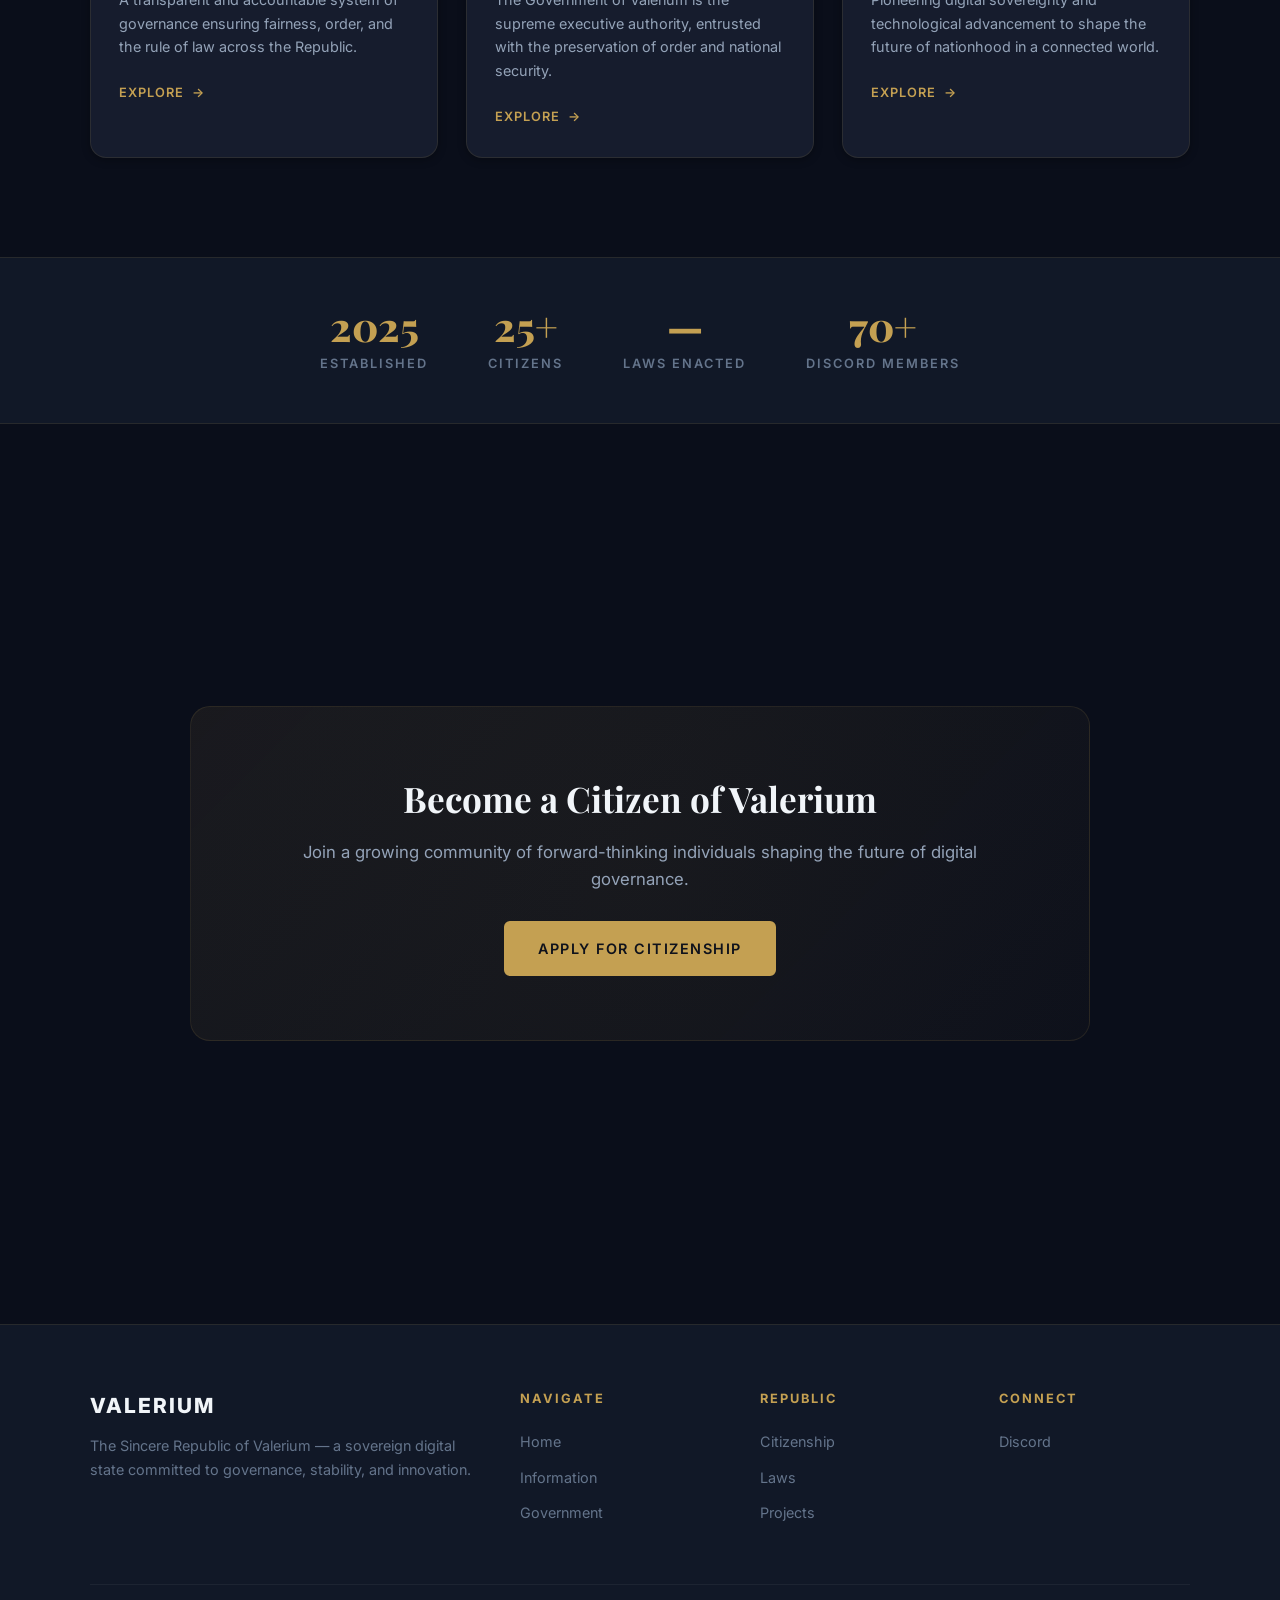
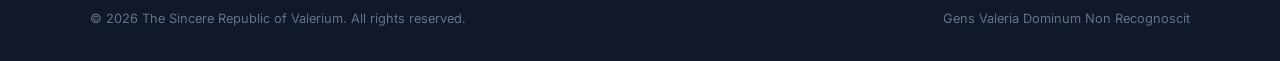
==== commit 38704175: "Fix: Replace broken hero background with local asset" ====
--- a/index.html
+++ b/index.html
@@ -12,7 +12,7 @@
     <meta property="og:description" content="The Sincere Republic of Valerium. A sovereign state built on the pillars of Governance, Stability, and Innovation.">
     <meta property="og:image" content="assets/logo.png">
     <meta property="og:url" content="https://roximagine.github.io/Valerium.github.io/">
-    <link rel="preload" as="image" href="https://media.discordapp.net/attachments/1179626103988563980/1502525331637145730/Valerium_Parliment_Background_1.png?ex=6a000742&is=69feb5c2&hm=0b0eda255a4ff1efbde7cb53052a3e6bca2daac7ac7be9c23d2bc6688c568201&=&format=webp&quality=lossless&width=1564&height=800">
+    <link rel="preload" as="image" href="assets/parliament-bg.jpg" fetchpriority="high">
     <link rel="icon" type="image/png" href="assets/logo.png">
     <link rel="stylesheet" href="styles.css">
     <meta name="google-site-verification" content="Rn1VCUvNcULo4qoyBEt8kol91lDnPjcqJ4XDoLGPl88" />
@@ -41,7 +41,7 @@
 
     <section class="hero" id="hero">
         <div class="hero-bg">
-            <img src="https://media.discordapp.net/attachments/1179626103988563980/1502525331637145730/Valerium_Parliment_Background_1.png?ex=6a000742&is=69feb5c2&hm=0b0eda255a4ff1efbde7cb53052a3e6bca2daac7ac7be9c23d2bc6688c568201&=&format=webp&quality=lossless&width=1564&height=800" alt="Background" fetchpriority="high">
+            <img src="assets/parliament-bg.jpg" alt="Parliament Hall" fetchpriority="high">
         </div>
         <div class="hero-content">
             <div class="hero-text">
